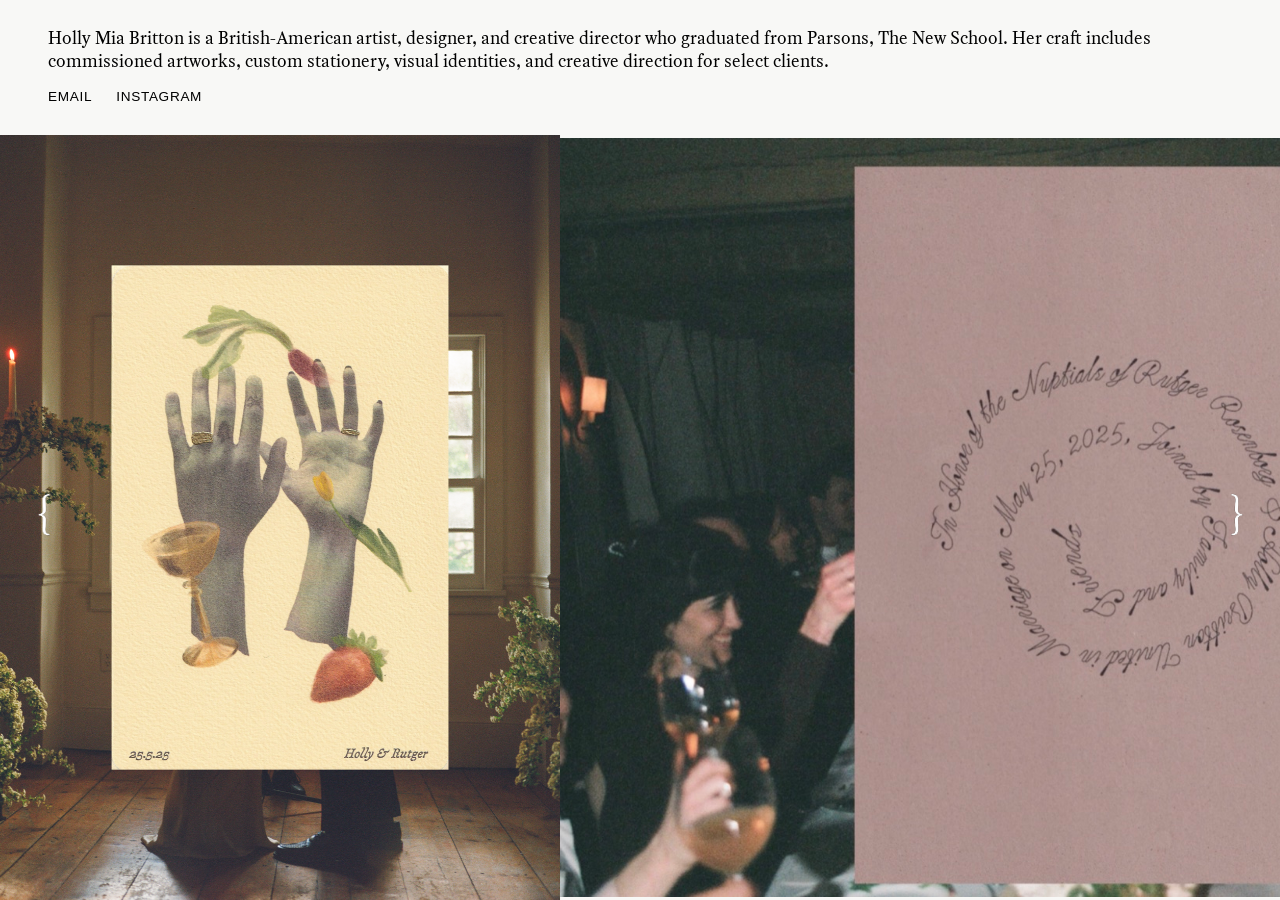
==== index.html @ f41e59fb "Serve films as tappable posters on mobile, full screen on their own page Mobile now shows the poster" ====
<!DOCTYPE html>
<html lang="en">
<head>
    <meta charset="UTF-8">
    <meta name="viewport" content="width=device-width, initial-scale=1.0">
    <title>HMB Design</title>
    <link rel="icon" type="image/png" href="ampersand.png?v=2">
    <!-- Preload the critical first image so it appears instantly -->
    <link rel="preload" as="image" href="portfolio_projects/rut_holly/wedding_invite.png">
    <link rel="stylesheet" href="style.css?v=5">
</head>
<body>
    <div class="loader"></div>

    <!-- Top Text Container -->
    <div class="top-container">
        <p class="description">
            <strong>Holly Mia Britton</strong> is a British-American artist, designer, and creative director who graduated from Parsons, The New School. Her craft includes commissioned artworks, custom stationery, visual identities, and creative direction for select clients.
        </p>
        <div class="links">
            <a href="mailto:hollybrittondesign@gmail.com" class="hover-link">Email</a>
            <a href="https://www.instagram.com/hollymia" target="_blank" class="hover-link">Instagram</a>
        </div>
    </div>

    <!-- Fixed Dynamic Scroll Buttons -->
    <img src="bracket.png" alt="Scroll Left" class="scroll-bracket left" id="scrollBtnLeft">
    <img src="bracket_right.png" alt="Scroll Right" class="scroll-bracket right" id="scrollBtnRight">

    <!-- Horizontal Scroll Gallery -->
    <main class="horizontal-scroll" id="scrollContainer">
        
        <!-- Rut & Holly -->
        <div class="slide" style="aspect-ratio: 1098/1500;">
            <img src="portfolio_projects/rut_holly/wedding_invite.png" alt="Wedding Invite">
        </div>
        <div class="slide" style="aspect-ratio: 1542/1080;">
            <video class="film-inline" loop muted playsinline preload="none" poster="portfolio_projects/rut_holly/booklet_poster.jpg" data-src="portfolio_projects/rut_holly/booklet.mp4">
            </video>
            <a class="film-link" href="video.html?v=booklet" aria-label="Play film">
                <img src="portfolio_projects/rut_holly/booklet_poster.jpg" alt="Booklet film">
            </a>
        </div>
        <div class="slide" style="aspect-ratio: 1000/1500;">
            <img src="portfolio_projects/rut_holly/tati.png" loading="lazy" decoding="async" alt="Tati">
        </div>
        <div class="slide" style="aspect-ratio: 2498/2558;">
            <video class="film-inline" loop muted playsinline preload="none" poster="portfolio_projects/rut_holly/foldout_poster.jpg" data-src="portfolio_projects/rut_holly/foldout.mp4">
            </video>
            <a class="film-link" href="video.html?v=foldout" aria-label="Play film">
                <img src="portfolio_projects/rut_holly/foldout_poster.jpg" alt="Foldout film">
            </a>
        </div>

        <!-- Indie & Harry -->
        <div class="slide" style="aspect-ratio: 1159/1500;">
            <img src="portfolio_projects/indie_harry/invite_final.png" loading="lazy" decoding="async" alt="Invite">
        </div>
        <div class="slide" style="aspect-ratio: 1159/1500;">
            <img src="portfolio_projects/indie_harry/flower.png" loading="lazy" decoding="async" alt="Flower">
        </div>
        <div class="slide" style="aspect-ratio: 1159/1500;">
            <img src="portfolio_projects/indie_harry/map_2.png" loading="lazy" decoding="async" alt="Map 2">
        </div>

        <!-- Found -->
        <div class="slide" style="aspect-ratio: 1500/1001;">
            <img src="portfolio_projects/found/blue_speakers.png" loading="lazy" decoding="async" alt="Blue Speakers">
        </div>
        <div class="slide" style="aspect-ratio: 1071/1500;">
            <img src="portfolio_projects/found/logo_test1.png" loading="lazy" decoding="async" alt="Found Logo Test">
        </div>
    </main>
    
    <script>
        // Run as soon as the DOM is parsed, NOT on window 'load'. Every slide is sized by an
        // explicit CSS aspect-ratio, so the layout math needs no image to have downloaded.
        // Waiting for 'load' meant waiting on ~19MB of artwork before the loader overlay could
        // be dismissed — which on a mobile connection is a blank screen for many seconds.
        document.addEventListener('DOMContentLoaded', () => {
            const container = document.getElementById('scrollContainer');
            const originalSlides = Array.from(container.children);
            // Declared out here so the scroll teleport and the resize re-anchor below share a
            // single binding. Scoped inside the timeout it was unreachable from those handlers.
            let singleSetWidth = 0;
            // Where we are within set 1, as a 0-1 fraction, recorded while the layout is still
            // valid. On resize scrollLeft is already stale, so it cannot be derived after the
            // fact — it has to be remembered from before. 0 = anchored on the first slide.
            let positionInSet = 0;

            // Failsafe: the loader is a full-screen opaque overlay, so anything that stops the
            // init chain leaves the visitor staring at a blank screen with no way out. Never let
            // it outlive this timeout, whatever else happens.
            const revealLoader = () => {
                const loader = document.querySelector('.loader');
                if (!loader || loader.dataset.dismissed) return;
                loader.dataset.dismissed = '1';
                loader.style.opacity = '0';
                setTimeout(() => { loader.style.display = 'none'; }, 500);
            };
            setTimeout(revealLoader, 1500);

            // Wait a micro-tick to ensure CSS aspect-ratios have populated offsetWidth
            setTimeout(() => {
                // Calculate exact width of one set directly from the CSS engine's layout
                originalSlides.forEach(slide => {
                    singleSetWidth += slide.offsetWidth;
                });

            const cloneMultiplier = 3; // 1 original + 3 clones = 4 sets total
            const middleSetIndex = 1;

            // Clone sets to create the buffer
            for (let i = 0; i < cloneMultiplier; i++) {
                originalSlides.forEach(slide => {
                    container.appendChild(slide.cloneNode(true));
                });
            }

            // Clones only exist as of this tick, so register every video — originals AND
            // clones — with the observer. Observing an element twice is a no-op, and without
            // this the cloned sets we teleport into would never load and would render blank.
            container.querySelectorAll('video').forEach(video => videoObserver.observe(video));

            // Re-derive the set width from the real layout position of set 1's first slide.
            // Summing offsetWidth accumulates per-slide integer rounding; offsetLeft is the
            // actual anchor the browser will scroll to.
            singleSetWidth = container.children[originalSlides.length].offsetLeft;

            // Force Safari to recalculate the massive new layout boundaries before we attempt to scroll
            void container.scrollWidth;

            // Execute the jump in a short timeout to guarantee the DOM has physically expanded
            setTimeout(() => {
                container.style.scrollBehavior = 'auto';
                container.scrollLeft = singleSetWidth * middleSetIndex;
                
                // Force a micro-scroll to physically flush the Safari paint pipeline before revealing
                setTimeout(() => {
                    container.scrollLeft += 1;
                    container.scrollLeft -= 1;
                    container.style.scrollBehavior = 'smooth';

                    // Now that layout and paint are perfect, fade out loader
                    revealLoader();
            }, 50); // End of micro-scroll timeout
            }, 50); // End of layout expand timeout
            }, 0); // End of initialization timeout

            // Lazy Load Videos for Performance (Staggered to prevent scroll stutter)
            const videoObserver = new IntersectionObserver((entries) => {
                let loadDelay = 0;
                entries.forEach((entry) => {
                    const video = entry.target;
                    if (entry.isIntersecting) {
                        if (!video.querySelector('source')) {
                            setTimeout(() => {
                                const source = document.createElement('source');
                                source.src = video.getAttribute('data-src');
                                source.type = 'video/mp4';
                                video.appendChild(source);
                            }, loadDelay);
                            loadDelay += 150;
                        }
                        video.play().catch(e => console.log('Autoplay prevented:', e));
                    } else {
                        video.pause();
                    }
                });
            }, {
                root: container,
                rootMargin: '0px 200px' // Horizontal scroller: margin must be on the left/right axis
            });

            container.querySelectorAll('video').forEach(video => {
                videoObserver.observe(video);
            });

            // Cleanup: No need for loadedmetadata re-anchoring since we use explicit pixel widths now

            // Safety-net teleport (Debounced to only run after momentum scrolling stops)
            let scrollTimeout;
            container.addEventListener('scroll', () => {
                clearTimeout(scrollTimeout);
                
                scrollTimeout = setTimeout(() => {
                    const currentScroll = container.scrollLeft;
                    
                    // If user scrolls out of the middle set (Set 1)
                    if (currentScroll < singleSetWidth || currentScroll >= singleSetWidth * 2) {
                        // Find their exact visual sub-pixel offset within whatever set they landed in
                        const offsetWithinSet = currentScroll % singleSetWidth;
                        
                        // Teleport them silently back to Set 1 at the exact same visual offset
                        container.style.scrollBehavior = 'auto';
                        container.scrollLeft = singleSetWidth + offsetWithinSet;
                        void container.offsetHeight;
                        container.style.scrollBehavior = 'smooth';
                    }

                    // Record the settled position while this layout is still the live one.
                    if (singleSetWidth) {
                        positionInSet = (container.scrollLeft - singleSetWidth) / singleSetWidth;
                    }
                }, 150);
            });

            // Slide widths are derived from viewport HEIGHT (height: Nvh + aspect-ratio), so any
            // viewport resize rescales the entire horizontal track. Mobile Safari collapsing its
            // address bar moments after load is exactly this: the track shrinks/grows but
            // scrollLeft keeps its old pixel value and you land mid-sequence instead of on the
            // first slide. Re-measure and re-anchor, preserving relative position within the set.
            let resizeTimeout;
            window.addEventListener('resize', () => {
                clearTimeout(resizeTimeout);

                resizeTimeout = setTimeout(() => {
                    // Re-measure against the NEW layout, then restore the position we recorded
                    // while the old layout was still valid. Deriving it from the current
                    // scrollLeft would just carry the stale offset forward.
                    singleSetWidth = container.children[originalSlides.length].offsetLeft;
                    if (!singleSetWidth) return;

                    container.style.scrollBehavior = 'auto';
                    container.scrollLeft = singleSetWidth + (positionInSet * singleSetWidth);
                    void container.offsetHeight;
                    container.style.scrollBehavior = 'smooth';
                }, 150);
            });

            // Enable horizontal scrolling with mouse wheel/trackpad
            container.addEventListener('wheel', (evt) => {
                if (evt.deltaY !== 0) {
                    evt.preventDefault();
                    container.scrollLeft += evt.deltaY;
                }
            }, { passive: false });

            // Bracket Scroll Button Logic
            const scrollBtnLeft = document.getElementById('scrollBtnLeft');
            const scrollBtnRight = document.getElementById('scrollBtnRight');
            
            scrollBtnLeft.addEventListener('click', () => {
                const scrollAmount = window.innerWidth * 0.6; 
                container.scrollBy({ left: -scrollAmount, behavior: 'smooth' });
            });

            scrollBtnRight.addEventListener('click', () => {
                const scrollAmount = window.innerWidth * 0.6; 
                container.scrollBy({ left: scrollAmount, behavior: 'smooth' });
            });
        });
    </script>
</body>
</html>
---- style.css ----
@font-face {
    font-family: 'Rosart';
    src: url('Rosart-Regular.woff2') format('woff2');
    font-weight: normal;
    font-style: normal;
    font-display: swap;
}

:root {
    /* 
       We are setting Rosart as the primary font to test. 
       If you want to try Helvetica Neue, simply swap the order below so 'Helvetica Neue' comes first!
    */
    --font-primary: 'Rosart', 'Helvetica Neue', Helvetica, Arial, sans-serif;
}

* {
    margin: 0;
    padding: 0;
    box-sizing: border-box;
}

body, html {
    width: 100%;
    height: 100%;
    overflow: hidden; /* Prevent vertical scrolling */
    background-color: #f8f8f6; /* Light background for black text */
    font-family: var(--font-primary);
    -webkit-font-smoothing: antialiased;
    -moz-osx-font-smoothing: grayscale;
}

/* Loader */
.loader {
    position: fixed;
    top: 0; left: 0; right: 0; bottom: 0;
    background: #f8f8f6;
    z-index: 9999;
    transition: opacity 0.5s ease;
}

/* Top Container for Text */
.top-container {
    width: 100%;
    height: 15vh; /* Takes up 15% of the screen height */
    padding: 1.5rem 3rem; /* Reduced vertical padding */
    color: #000; /* Black text */
    display: flex;
    flex-direction: column;
    justify-content: center;
}

.description {
    font-size: 1.1rem; 
    line-height: 1.3;
    margin-bottom: 1rem;
    width: 100%;
    letter-spacing: 0;
}

.description strong {
    font-weight: normal;
}

.links {
    font-family: 'Helvetica Neue', Helvetica, Arial, sans-serif;
    display: flex;
    gap: 1.5rem;
    font-size: 0.85rem;
    text-transform: uppercase;
    letter-spacing: 0.05em;
}

.links a {
    color: #000;
    text-decoration: none;
    position: relative;
    padding-bottom: 4px;
}

.links a::after {
    content: '';
    position: absolute;
    bottom: 0;
    left: 0;
    width: 100%;
    height: 1px;
    background-color: #000;
    transform: scaleX(0);
    transform-origin: right;
    transition: transform 0.4s cubic-bezier(0.19, 1, 0.22, 1);
}

.links a:hover::after {
    transform: scaleX(1);
    transform-origin: left;
}

/* Horizontal Scroll Container */
.horizontal-scroll {
    display: flex;
    flex-wrap: nowrap;
    overflow-x: auto;
    overflow-y: hidden;
    width: 100vw;
    height: 85vh; /* Takes up the remaining 85% of the screen */
    scroll-behavior: smooth;
    -webkit-overflow-scrolling: touch;
    scrollbar-width: none; /* Firefox */
}

.horizontal-scroll::-webkit-scrollbar {
    display: none; /* Safari and Chrome */
}

/* Individual Slide */
.slide {
    height: 85vh; /* Match container height */
    flex: 0 0 auto;
    width: auto;
    position: relative;
    /* Force Safari to hardware-accelerate and paint the element immediately */
    transform: translateZ(0);
    backface-visibility: hidden;
    -webkit-backface-visibility: hidden;
}

.slide img, .slide video {
    /* Fill the wrapper, which is already sized by its aspect-ratio.
       Prevents an unloaded <video> from collapsing to the 300x150 CSS
       default and leaving a gap inside its correctly-sized slide. */
    height: 100%;
    width: 100%;
    object-fit: contain;
    display: block;
}

/* On mobile the inline film is replaced by a tappable poster that opens video.html.
   Streaming a multi-megabyte film inline is the worst thing to ask of the connection
   least able to serve it; the poster is already downloaded, so the slide is never blank. */
.film-link {
    display: none;
}

/* Responsive adjustments */
@media (max-width: 768px) {
    /* Needs to outrank `.slide video` above, which is more specific than a lone class. */
    .slide video.film-inline {
        display: none;
    }

    .film-link {
        display: block;
        height: 100%;
        width: 100%;
    }

    .top-container {
        padding: 1.5rem;
        height: auto; 
        min-height: 20vh;
    }
    .horizontal-scroll, .slide {
        height: 80vh;
    }
    .scroll-bracket {
        top: 60vh;
        width: 15px;
    }
    .scroll-bracket.left { left: 1rem; }
    .scroll-bracket.right { right: 1rem; }
}

/* Fixed Dynamic Scroll Buttons */
.scroll-bracket {
    position: fixed;
    top: 57.5vh; /* Center vertically within the 85vh image frame (15vh + 85vh/2) */
    transform: translateY(-50%);
    width: 80px; /* Increased for better visibility */
    height: auto;
    z-index: 50;
    cursor: pointer;
    /* CSS magic temporarily removed to debug visibility */
    transition: transform 0.2s ease;
}

.scroll-bracket.left {
    left: 2rem;
}

.scroll-bracket.right {
    right: 2rem;
}

.scroll-bracket:hover {
    transform: translateY(-50%) scale(1.1);
}

/* ---- Full-screen film page (video.html) ---- */
body.video-page {
    background-color: #0d0d0d;
    display: flex;
    align-items: center;
    justify-content: center;
}

.video-stage {
    width: 100%;
    height: 100%;
    display: flex;
    align-items: center;
    justify-content: center;
}

.video-stage[hidden] {
    display: none;
}

.video-stage video {
    max-width: 100%;
    max-height: 100%;
    display: block;
}

/* Matches the bracket motif used for the gallery scroll controls */
.video-back {
    position: fixed;
    top: env(safe-area-inset-top, 0px);
    left: 0;
    margin: 1.25rem;
    z-index: 10;
    color: #f8f8f6;
    text-decoration: none;
    font-family: var(--font-primary);
    font-size: 2rem;
    line-height: 1;
    padding: 0.25rem 0.75rem;
}

.video-missing {
    color: #f8f8f6;
    font-family: var(--font-primary);
    text-align: center;
    padding: 2rem;
}

.video-missing a {
    color: #f8f8f6;
}
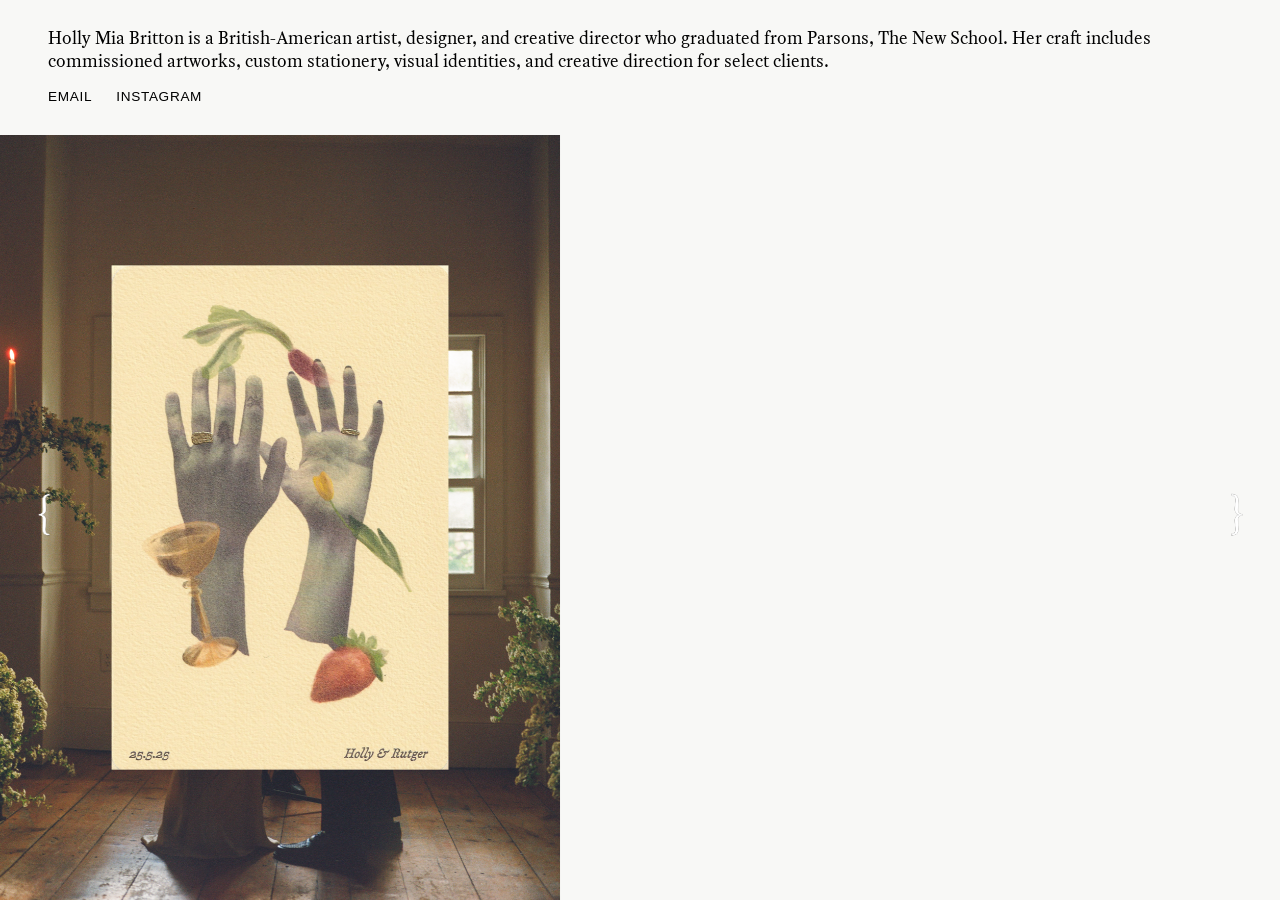
==== commit cd9a7057: "Remove video posters; update logo_test1 Drops the poster frames from both films along with the poste" ====
--- a/index.html
+++ b/index.html
@@ -7,7 +7,7 @@
     <link rel="icon" type="image/png" href="ampersand.png?v=2">
     <!-- Preload the critical first image so it appears instantly -->
     <link rel="preload" as="image" href="portfolio_projects/rut_holly/wedding_invite.png">
-    <link rel="stylesheet" href="style.css?v=5">
+    <link rel="stylesheet" href="style.css?v=9">
 </head>
 <body>
     <div class="loader"></div>
@@ -35,21 +35,15 @@
             <img src="portfolio_projects/rut_holly/wedding_invite.png" alt="Wedding Invite">
         </div>
         <div class="slide" style="aspect-ratio: 1542/1080;">
-            <video class="film-inline" loop muted playsinline preload="none" poster="portfolio_projects/rut_holly/booklet_poster.jpg" data-src="portfolio_projects/rut_holly/booklet.mp4">
+            <video loop muted playsinline preload="none" data-src="portfolio_projects/rut_holly/booklet.mp4">
             </video>
-            <a class="film-link" href="video.html?v=booklet" aria-label="Play film">
-                <img src="portfolio_projects/rut_holly/booklet_poster.jpg" alt="Booklet film">
-            </a>
         </div>
         <div class="slide" style="aspect-ratio: 1000/1500;">
             <img src="portfolio_projects/rut_holly/tati.png" loading="lazy" decoding="async" alt="Tati">
         </div>
         <div class="slide" style="aspect-ratio: 2498/2558;">
-            <video class="film-inline" loop muted playsinline preload="none" poster="portfolio_projects/rut_holly/foldout_poster.jpg" data-src="portfolio_projects/rut_holly/foldout.mp4">
+            <video loop muted playsinline preload="none" data-src="portfolio_projects/rut_holly/foldout.mp4">
             </video>
-            <a class="film-link" href="video.html?v=foldout" aria-label="Play film">
-                <img src="portfolio_projects/rut_holly/foldout_poster.jpg" alt="Foldout film">
-            </a>
         </div>
 
         <!-- Indie & Harry -->
--- a/style.css
+++ b/style.css
@@ -135,26 +135,8 @@
     display: block;
 }
 
-/* On mobile the inline film is replaced by a tappable poster that opens video.html.
-   Streaming a multi-megabyte film inline is the worst thing to ask of the connection
-   least able to serve it; the poster is already downloaded, so the slide is never blank. */
-.film-link {
-    display: none;
-}
-
 /* Responsive adjustments */
 @media (max-width: 768px) {
-    /* Needs to outrank `.slide video` above, which is more specific than a lone class. */
-    .slide video.film-inline {
-        display: none;
-    }
-
-    .film-link {
-        display: block;
-        height: 100%;
-        width: 100%;
-    }
-
     .top-container {
         padding: 1.5rem;
         height: auto; 
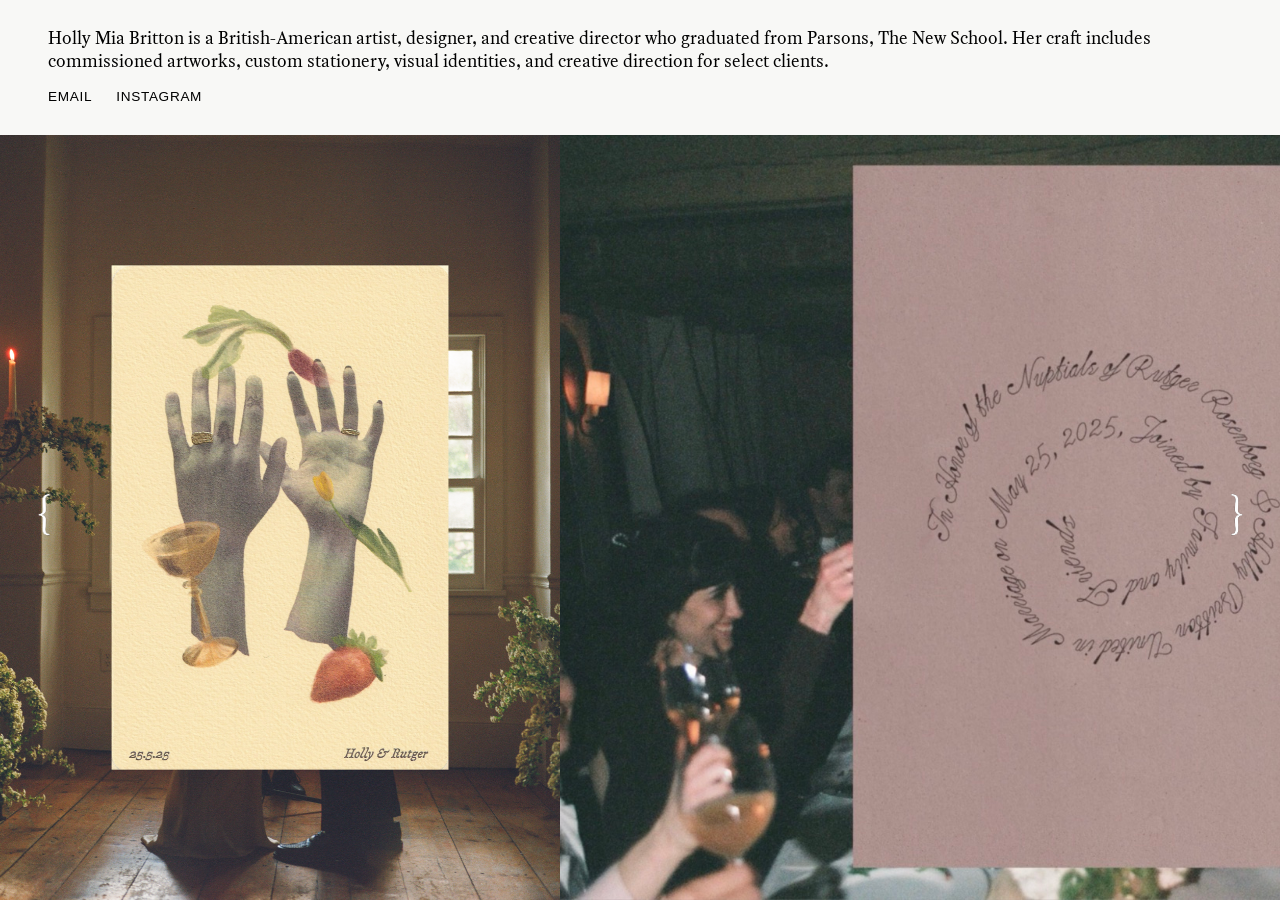
==== commit 874e77bf: "Restore video posters, with an updated booklet frame Puts the poster frames back so a slide shows ar" ====
--- a/index.html
+++ b/index.html
@@ -7,7 +7,7 @@
     <link rel="icon" type="image/png" href="ampersand.png?v=2">
     <!-- Preload the critical first image so it appears instantly -->
     <link rel="preload" as="image" href="portfolio_projects/rut_holly/wedding_invite.png">
-    <link rel="stylesheet" href="style.css?v=9">
+    <link rel="stylesheet" href="style.css?v=10">
 </head>
 <body>
     <div class="loader"></div>
@@ -35,14 +35,14 @@
             <img src="portfolio_projects/rut_holly/wedding_invite.png" alt="Wedding Invite">
         </div>
         <div class="slide" style="aspect-ratio: 1542/1080;">
-            <video loop muted playsinline preload="none" data-src="portfolio_projects/rut_holly/booklet.mp4">
+            <video loop muted playsinline preload="none" poster="portfolio_projects/rut_holly/booklet_poster.jpg" data-src="portfolio_projects/rut_holly/booklet.mp4">
             </video>
         </div>
         <div class="slide" style="aspect-ratio: 1000/1500;">
             <img src="portfolio_projects/rut_holly/tati.png" loading="lazy" decoding="async" alt="Tati">
         </div>
         <div class="slide" style="aspect-ratio: 2498/2558;">
-            <video loop muted playsinline preload="none" data-src="portfolio_projects/rut_holly/foldout.mp4">
+            <video loop muted playsinline preload="none" poster="portfolio_projects/rut_holly/foldout_poster.jpg" data-src="portfolio_projects/rut_holly/foldout.mp4">
             </video>
         </div>
 
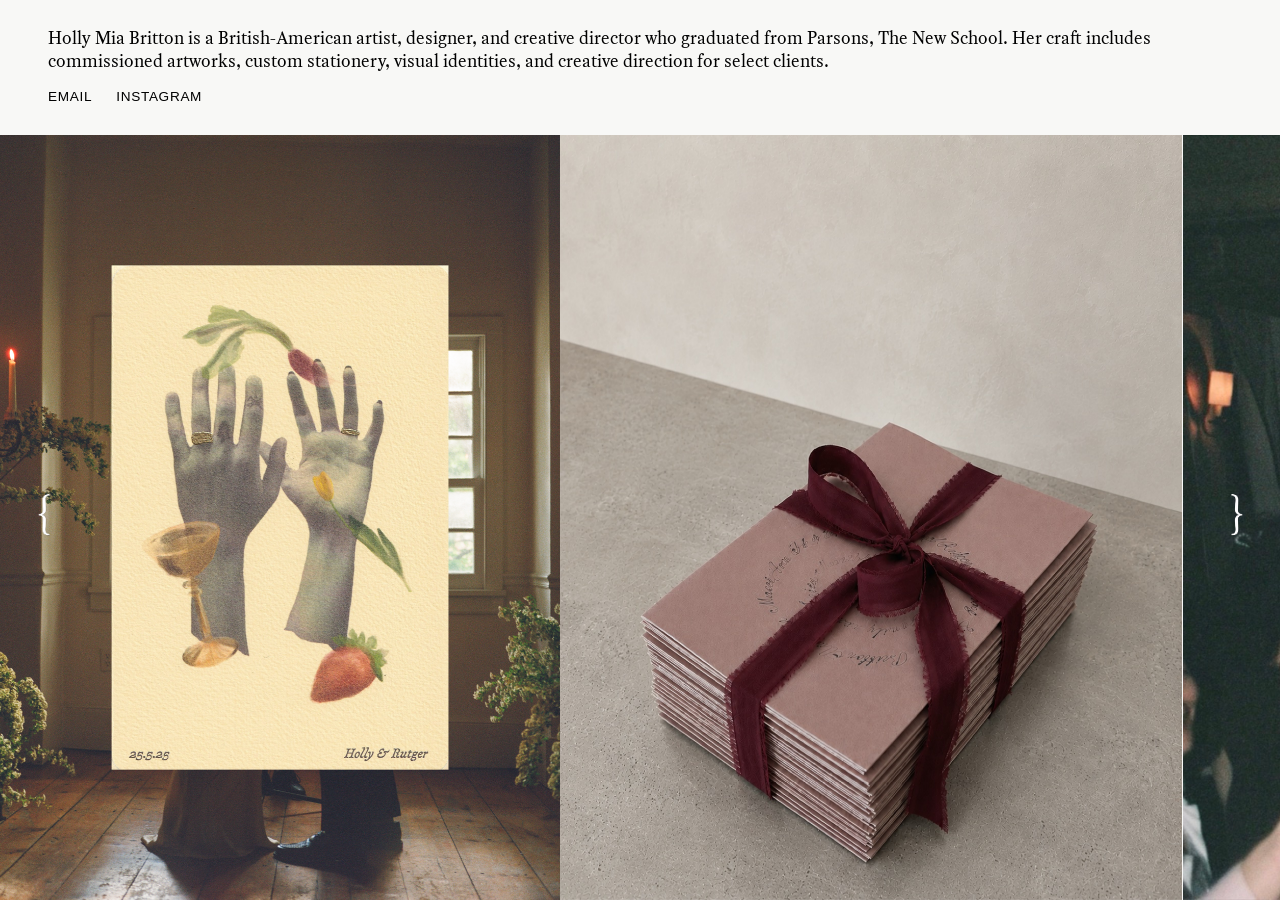
==== commit 73c92620: "Add booklets slide between the wedding invite and the booklet film A stack of the booklets tied with" ====
--- a/index.html
+++ b/index.html
@@ -33,6 +33,9 @@
         <!-- Rut & Holly -->
         <div class="slide" style="aspect-ratio: 1098/1500;">
             <img src="portfolio_projects/rut_holly/wedding_invite.png" alt="Wedding Invite">
+        </div>
+        <div class="slide" style="aspect-ratio: 1221/1500;">
+            <img src="portfolio_projects/rut_holly/booklets.jpg" loading="lazy" decoding="async" alt="Booklets">
         </div>
         <div class="slide" style="aspect-ratio: 1542/1080;">
             <video loop muted playsinline preload="none" poster="portfolio_projects/rut_holly/booklet_poster.jpg" data-src="portfolio_projects/rut_holly/booklet.mp4">
